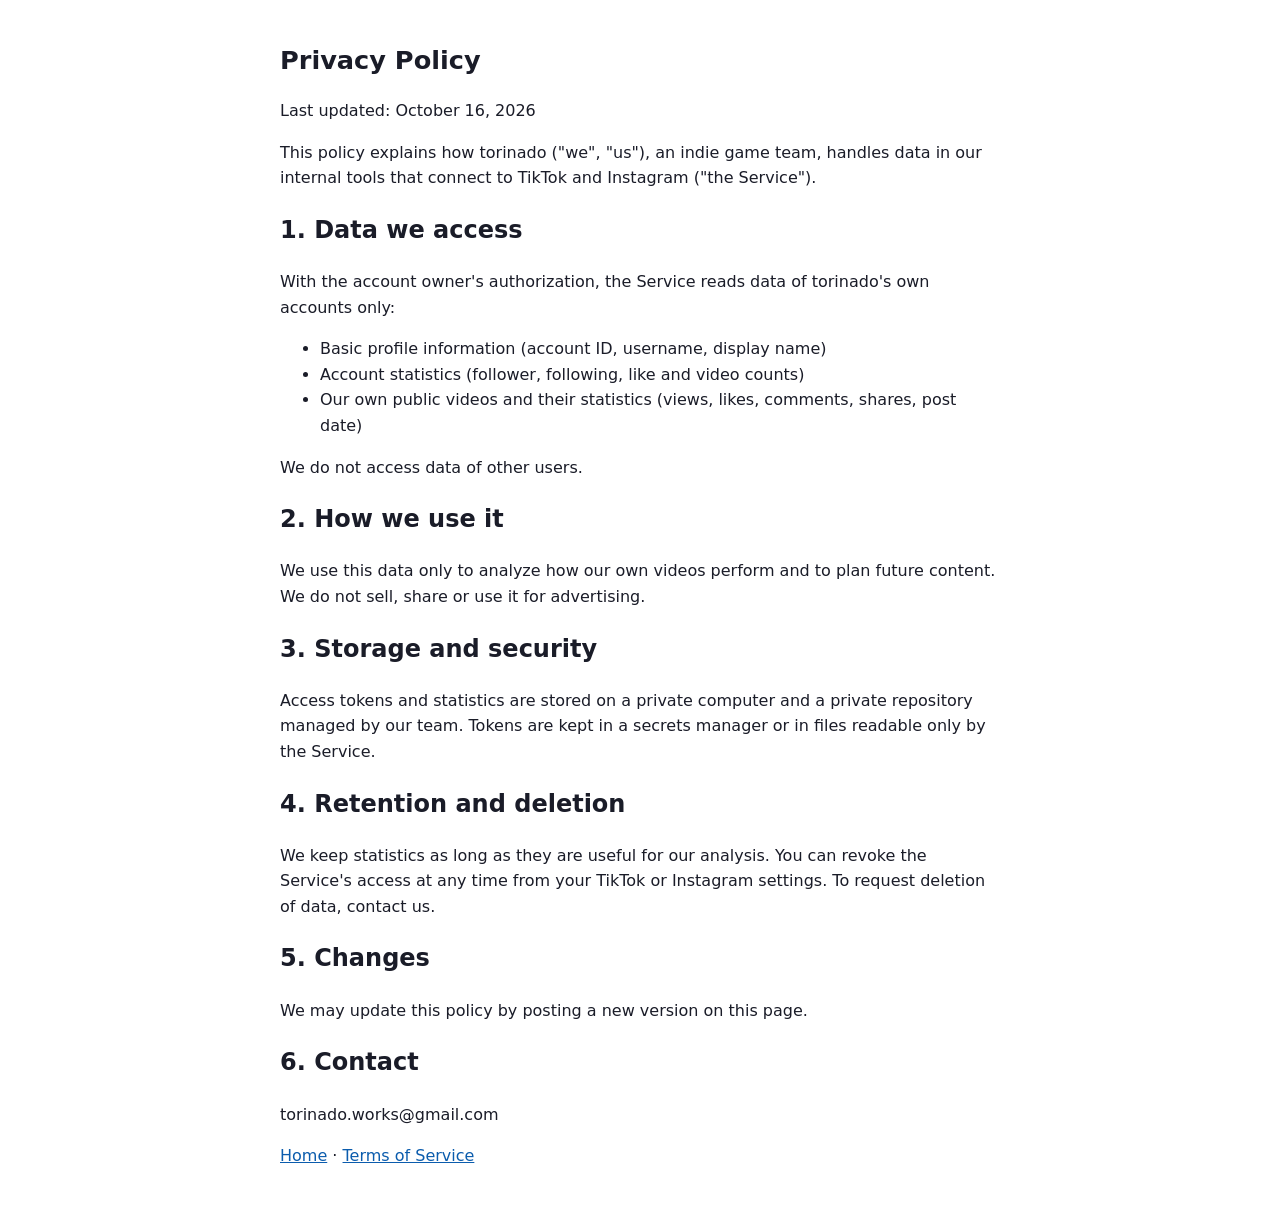
==== privacy.html @ 84d8eb72 "Add site with terms and privacy policy Co-Authored-By: Claude Opus 5.5 <noreply@anthropic.com>" ====
<!doctype html><html lang="en"><head><meta charset="utf-8"><meta name="viewport" content="width=device-width,initial-scale=1"><title>Privacy Policy - torinado</title><style>body{font-family:system-ui,sans-serif;max-width:720px;margin:40px auto;padding:0 16px;line-height:1.6;color:#1a1c28;background:#fff}h1{font-size:1.6em}a{color:#0b5cad}</style></head><body>
<h1>Privacy Policy</h1>
<p>Last updated: October 16, 2026</p>
<p>This policy explains how torinado ("we", "us"), an indie game team, handles data in our internal tools that connect to TikTok and Instagram ("the Service").</p>
<h2>1. Data we access</h2>
<p>With the account owner's authorization, the Service reads data of torinado's own accounts only:</p>
<ul>
<li>Basic profile information (account ID, username, display name)</li>
<li>Account statistics (follower, following, like and video counts)</li>
<li>Our own public videos and their statistics (views, likes, comments, shares, post date)</li>
</ul>
<p>We do not access data of other users.</p>
<h2>2. How we use it</h2>
<p>We use this data only to analyze how our own videos perform and to plan future content. We do not sell, share or use it for advertising.</p>
<h2>3. Storage and security</h2>
<p>Access tokens and statistics are stored on a private computer and a private repository managed by our team. Tokens are kept in a secrets manager or in files readable only by the Service.</p>
<h2>4. Retention and deletion</h2>
<p>We keep statistics as long as they are useful for our analysis. You can revoke the Service's access at any time from your TikTok or Instagram settings. To request deletion of data, contact us.</p>
<h2>5. Changes</h2>
<p>We may update this policy by posting a new version on this page.</p>
<h2>6. Contact</h2>
<p>torinado.works@gmail.com</p>
<p><a href="./">Home</a> · <a href="terms.html">Terms of Service</a></p>
</body></html>
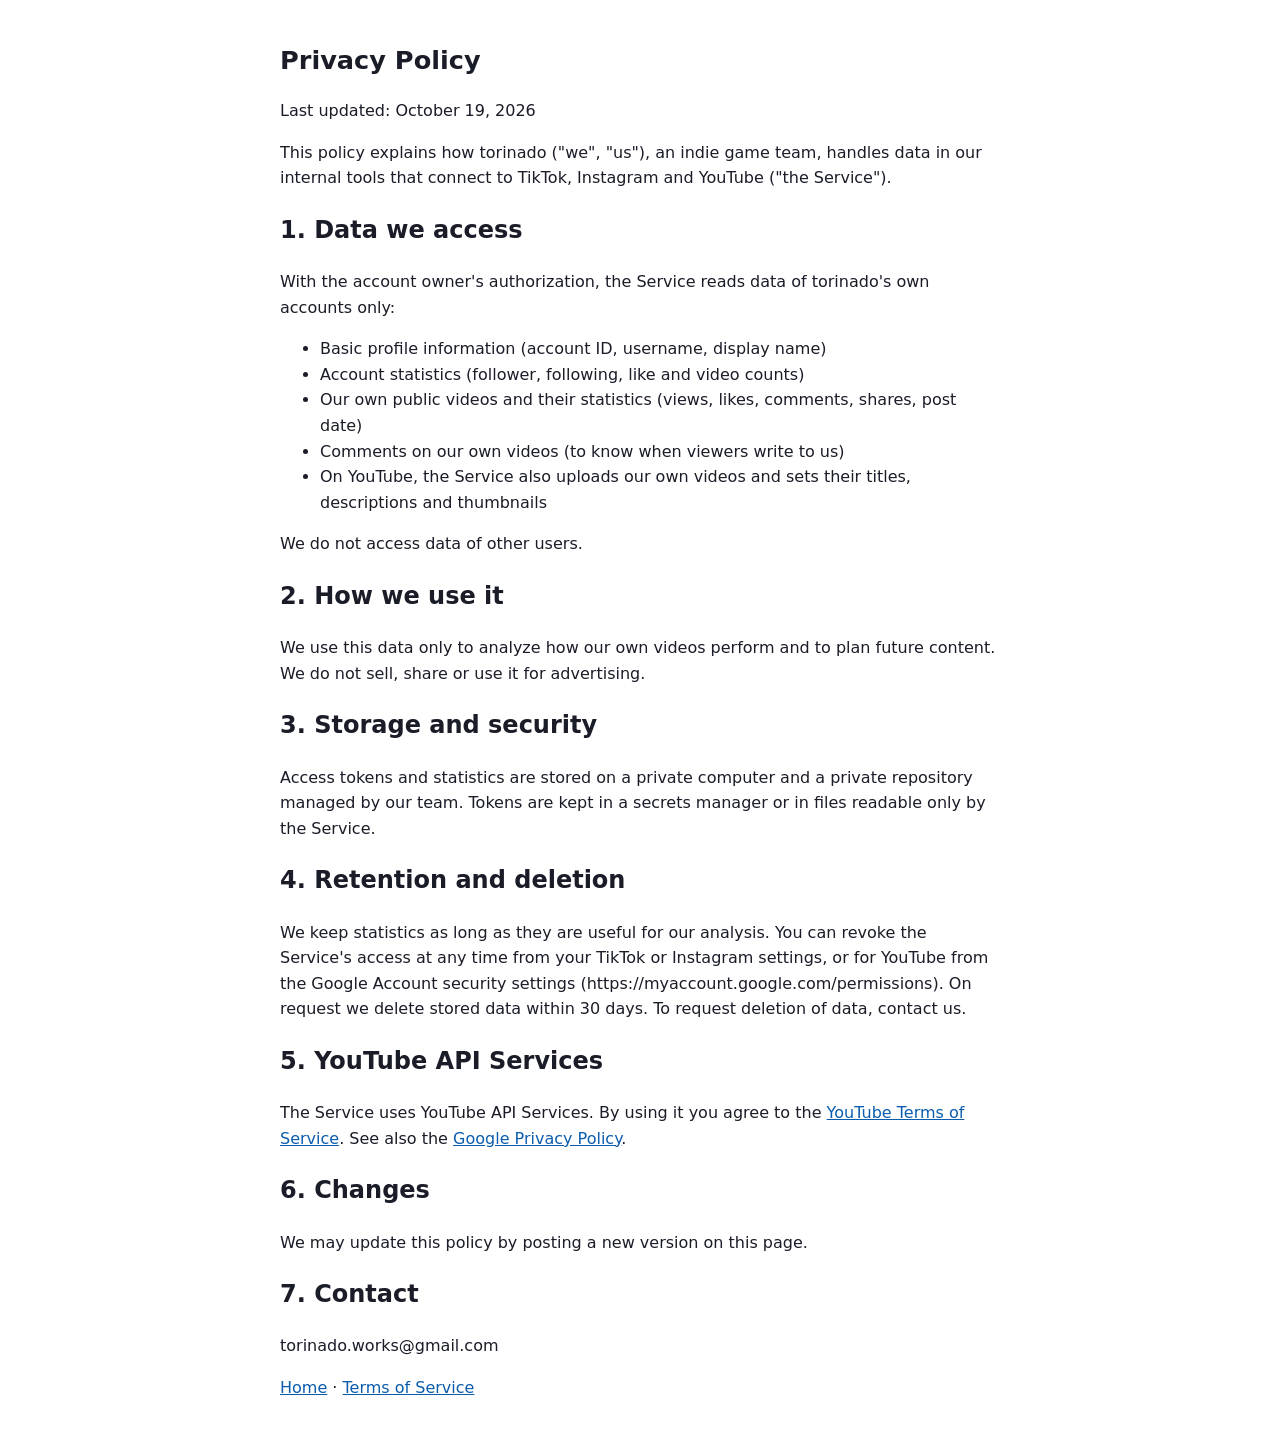
==== commit af3a00c8: "Privacy policy and terms: add YouTube (API Services, revoke link, 30-day deletion) Co-Authored-By: C" ====
--- a/privacy.html
+++ b/privacy.html
@@ -1,13 +1,15 @@
 <!doctype html><html lang="en"><head><meta charset="utf-8"><meta name="viewport" content="width=device-width,initial-scale=1"><title>Privacy Policy - torinado</title><style>body{font-family:system-ui,sans-serif;max-width:720px;margin:40px auto;padding:0 16px;line-height:1.6;color:#1a1c28;background:#fff}h1{font-size:1.6em}a{color:#0b5cad}</style></head><body>
 <h1>Privacy Policy</h1>
-<p>Last updated: October 16, 2026</p>
-<p>This policy explains how torinado ("we", "us"), an indie game team, handles data in our internal tools that connect to TikTok and Instagram ("the Service").</p>
+<p>Last updated: October 19, 2026</p>
+<p>This policy explains how torinado ("we", "us"), an indie game team, handles data in our internal tools that connect to TikTok, Instagram and YouTube ("the Service").</p>
 <h2>1. Data we access</h2>
 <p>With the account owner's authorization, the Service reads data of torinado's own accounts only:</p>
 <ul>
 <li>Basic profile information (account ID, username, display name)</li>
 <li>Account statistics (follower, following, like and video counts)</li>
 <li>Our own public videos and their statistics (views, likes, comments, shares, post date)</li>
+<li>Comments on our own videos (to know when viewers write to us)</li>
+<li>On YouTube, the Service also uploads our own videos and sets their titles, descriptions and thumbnails</li>
 </ul>
 <p>We do not access data of other users.</p>
 <h2>2. How we use it</h2>
@@ -15,10 +17,12 @@
 <h2>3. Storage and security</h2>
 <p>Access tokens and statistics are stored on a private computer and a private repository managed by our team. Tokens are kept in a secrets manager or in files readable only by the Service.</p>
 <h2>4. Retention and deletion</h2>
-<p>We keep statistics as long as they are useful for our analysis. You can revoke the Service's access at any time from your TikTok or Instagram settings. To request deletion of data, contact us.</p>
-<h2>5. Changes</h2>
+<p>We keep statistics as long as they are useful for our analysis. You can revoke the Service's access at any time from your TikTok or Instagram settings, or for YouTube from the Google Account security settings (https://myaccount.google.com/permissions). On request we delete stored data within 30 days. To request deletion of data, contact us.</p>
+<h2>5. YouTube API Services</h2>
+<p>The Service uses YouTube API Services. By using it you agree to the <a href="https://www.youtube.com/t/terms">YouTube Terms of Service</a>. See also the <a href="https://policies.google.com/privacy">Google Privacy Policy</a>.</p>
+<h2>6. Changes</h2>
 <p>We may update this policy by posting a new version on this page.</p>
-<h2>6. Contact</h2>
+<h2>7. Contact</h2>
 <p>torinado.works@gmail.com</p>
 <p><a href="./">Home</a> · <a href="terms.html">Terms of Service</a></p>
 </body></html>
